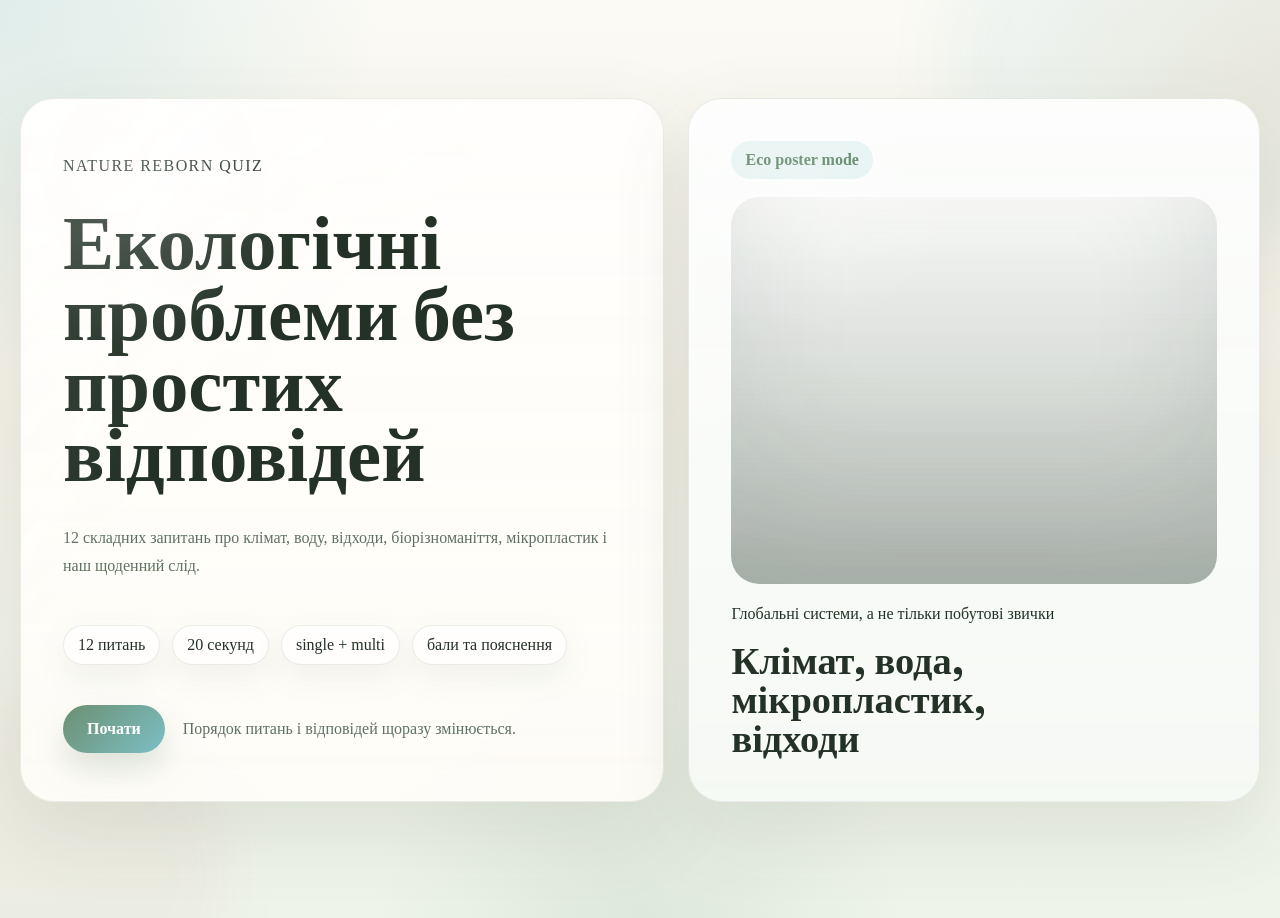
==== eco-quiz/index.html @ f2185c93 "Add eco quiz site" ====
<!DOCTYPE html>
<html lang="uk">
<head>
  <meta charset="UTF-8">
  <meta name="viewport" content="width=device-width, initial-scale=1.0">
  <title>Eco Problems Quiz</title>
  <meta
    name="description"
    content="Світла інтерактивна вікторина про екологічні проблеми: 12 складних питань, таймер, бали, single-select і multi-select."
  >
  <link rel="preconnect" href="https://fonts.googleapis.com">
  <link rel="preconnect" href="https://fonts.gstatic.com" crossorigin>
  <link
    href="https://fonts.googleapis.com/css2?family=Fraunces:opsz,wght@9..144,500;9..144,700&family=Work+Sans:wght@400;500;600;700;800&display=swap"
    rel="stylesheet"
  >
  <link rel="stylesheet" href="./style.css">
</head>
<body>
  <main class="app-shell">
    <section class="scene scene--start is-visible" data-scene="start">
      <div class="hero">
        <div class="hero__content paper-card">
          <p class="eyebrow">Nature Reborn Quiz</p>
          <h1>Екологічні проблеми без простих відповідей</h1>
          <p class="hero__text">
            12 складних запитань про клімат, воду, відходи, біорізноманіття, мікропластик і наш щоденний слід.
          </p>

          <div class="hero__meta">
            <span>12 питань</span>
            <span>20 секунд</span>
            <span>single + multi</span>
            <span>бали та пояснення</span>
          </div>

          <div class="hero__actions">
            <button id="start-quiz" class="primary-button" type="button">Почати</button>
            <p class="hero__note">Порядок питань і відповідей щоразу змінюється.</p>
          </div>
        </div>

        <aside class="hero__poster paper-card" aria-hidden="true">
          <div class="poster__badge">Eco poster mode</div>
          <div class="poster__image"></div>
          <div class="poster__copy">
            <p>Глобальні системи, а не тільки побутові звички</p>
            <strong>Клімат, вода, мікропластик, відходи</strong>
          </div>
        </aside>
      </div>
    </section>

    <section class="scene scene--quiz" data-scene="quiz" hidden>
      <header class="topbar paper-card">
        <div class="topbar__group">
          <span class="topbar__label" id="question-counter">Питання 1 з 12</span>
          <div class="progress-track">
            <div class="progress-bar" id="progress-bar"></div>
          </div>
        </div>

        <div class="topbar__stats">
          <div class="stat-chip">
            <span class="stat-chip__label">Бали</span>
            <strong id="score-value">0</strong>
          </div>
          <div class="timer-box">
            <span class="timer-box__label">Час</span>
            <strong id="time-left">20</strong>
          </div>
        </div>
      </header>

      <article class="question-card paper-card" id="question-card"></article>
    </section>

    <section class="scene scene--result" data-scene="result" hidden>
      <div class="result-card paper-card">
        <p class="eyebrow">Підсумок проходження</p>
        <h2 id="result-title">Екологічний аналітик</h2>
        <div class="result-score">
          <span id="result-score">0</span>
          <small>балів</small>
        </div>
        <p class="result-text" id="result-summary">
          Ти пройшов складний маршрут через системні екологічні питання, а не лише побутові міфи.
        </p>

        <div class="result-grid">
          <div class="result-metric">
            <span>Правильних</span>
            <strong id="result-correct">0 / 12</strong>
          </div>
          <div class="result-metric">
            <span>Точність</span>
            <strong id="result-accuracy">0%</strong>
          </div>
        </div>

        <button id="restart-quiz" class="primary-button" type="button">Спробувати ще раз</button>
      </div>
    </section>
  </main>

  <script src="./quiz-engine.js"></script>
  <script src="./quiz-data.js"></script>
  <script src="./script.js"></script>
</body>
</html>
---- eco-quiz/style.css ----
:root {
  --bg-main: #f6f4ea;
  --bg-soft: #eef4e8;
  --bg-accent: #e6f0ea;
  --card: rgba(255, 252, 246, 0.9);
  --card-border: rgba(92, 109, 95, 0.12);
  --text-main: #233127;
  --text-soft: #5f7163;
  --text-faint: #7d8e80;
  --leaf: #6b8f71;
  --leaf-strong: #4d7756;
  --water: #7dbfc5;
  --sand: #e4d8b7;
  --coral: #d77d67;
  --gold: #caa26d;
  --paper-shadow: 0 28px 80px rgba(70, 84, 73, 0.12);
  --soft-shadow: 0 12px 32px rgba(70, 84, 73, 0.08);
  --radius-xl: 34px;
  --radius-lg: 26px;
  --radius-md: 18px;
}

*,
*::before,
*::after {
  box-sizing: border-box;
}

html {
  scroll-behavior: smooth;
}

body {
  margin: 0;
  min-height: 100vh;
  color: var(--text-main);
  font-family: "Work Sans", sans-serif;
  background:
    radial-gradient(circle at 0% 0%, rgba(125, 191, 197, 0.22), transparent 24%),
    radial-gradient(circle at 100% 8%, rgba(202, 162, 109, 0.14), transparent 17%),
    radial-gradient(circle at 50% 100%, rgba(107, 143, 113, 0.12), transparent 24%),
    linear-gradient(180deg, #fbfaf5 0%, #f4f1e6 44%, #eef4ea 100%);
}

body::before,
body::after {
  content: "";
  position: fixed;
  pointer-events: none;
  inset: auto;
  border-radius: 999px;
  filter: blur(30px);
  opacity: 0.35;
  z-index: 0;
}

body::before {
  top: -10vw;
  right: -8vw;
  width: 34vw;
  height: 30vw;
  background: rgba(125, 191, 197, 0.28);
}

body::after {
  left: -12vw;
  bottom: -12vw;
  width: 30vw;
  height: 28vw;
  background: rgba(215, 125, 103, 0.16);
}

body,
button,
input,
textarea,
select {
  font: inherit;
}

button {
  cursor: pointer;
}

img {
  display: block;
  max-width: 100%;
}

.app-shell {
  position: relative;
  z-index: 1;
  width: min(1240px, calc(100% - 34px));
  margin: 18px auto;
}

.scene {
  min-height: calc(100vh - 36px);
  display: grid;
  align-items: center;
  opacity: 0;
  transform: translateY(18px);
  pointer-events: none;
  transition: opacity 360ms ease, transform 360ms ease;
}

.scene[hidden] {
  display: none;
}

.scene.is-visible {
  opacity: 1;
  transform: translateY(0);
  pointer-events: auto;
}

.paper-card {
  position: relative;
  overflow: hidden;
  border-radius: var(--radius-xl);
  border: 1px solid var(--card-border);
  background:
    linear-gradient(180deg, rgba(255, 255, 255, 0.68), rgba(255, 255, 255, 0.28)),
    linear-gradient(135deg, rgba(255, 255, 255, 0.34), transparent 40%),
    var(--card);
  box-shadow: var(--paper-shadow);
  backdrop-filter: blur(18px);
}

.paper-card::before {
  content: "";
  position: absolute;
  inset: 0;
  background:
    linear-gradient(120deg, rgba(255, 255, 255, 0.16), transparent 32%),
    radial-gradient(circle at 20% 10%, rgba(255, 255, 255, 0.18), transparent 22%);
  pointer-events: none;
}

.eyebrow,
.topbar__label,
.stat-chip__label,
.timer-box__label,
.question-tag,
.fact-label,
.visual-label,
.answer-kicker {
  letter-spacing: 0.09em;
  text-transform: uppercase;
}

.hero {
  display: grid;
  grid-template-columns: minmax(0, 1.06fr) minmax(340px, 0.94fr);
  gap: 24px;
}

.hero__content,
.hero__poster,
.result-card {
  padding: 42px;
}

.hero__content {
  display: flex;
  flex-direction: column;
  justify-content: space-between;
}

.hero__content h1 {
  margin: 16px 0 18px;
  max-width: 11ch;
  font-family: "Fraunces", serif;
  font-size: clamp(3rem, 6vw, 5.4rem);
  line-height: 0.92;
  font-weight: 700;
}

.hero__text,
.hero__note,
.result-text,
.question-subtitle,
.question-helper,
.visual-text {
  color: var(--text-soft);
  line-height: 1.72;
}

.hero__meta {
  display: flex;
  flex-wrap: wrap;
  gap: 12px;
  margin: 30px 0 34px;
}

.hero__meta span,
.stat-chip,
.timer-box,
.result-metric,
.question-note,
.answers-shell,
.fact-panel {
  border: 1px solid rgba(92, 109, 95, 0.12);
  background: rgba(255, 255, 255, 0.52);
  box-shadow: var(--soft-shadow);
}

.hero__meta span {
  padding: 10px 14px;
  border-radius: 999px;
}

.hero__actions {
  display: flex;
  flex-wrap: wrap;
  gap: 18px;
  align-items: center;
}

.primary-button,
.secondary-button,
.ghost-button {
  border: 0;
  border-radius: 999px;
  padding: 15px 24px;
  font-weight: 700;
  transition: transform 160ms ease, box-shadow 160ms ease, filter 160ms ease, opacity 160ms ease;
}

.primary-button {
  color: #fff;
  background: linear-gradient(135deg, var(--leaf), var(--water));
  box-shadow: 0 16px 30px rgba(107, 143, 113, 0.22);
}

.secondary-button,
.ghost-button {
  color: var(--text-main);
  background: rgba(255, 255, 255, 0.7);
  border: 1px solid rgba(92, 109, 95, 0.14);
}

.ghost-button {
  background: rgba(107, 143, 113, 0.08);
}

.primary-button:hover,
.secondary-button:hover,
.ghost-button:hover {
  transform: translateY(-2px);
  filter: brightness(1.03);
}

.primary-button:disabled,
.secondary-button:disabled,
.ghost-button:disabled {
  opacity: 0.48;
  cursor: not-allowed;
  transform: none;
}

.hero__poster {
  display: grid;
  grid-template-rows: auto minmax(380px, 1fr) auto;
  gap: 18px;
  background:
    linear-gradient(180deg, rgba(255, 255, 255, 0.82), rgba(255, 255, 255, 0.34)),
    rgba(241, 246, 239, 0.96);
}

.poster__badge {
  display: inline-flex;
  justify-self: start;
  padding: 10px 14px;
  border-radius: 999px;
  background: rgba(125, 191, 197, 0.18);
  color: var(--leaf-strong);
  font-weight: 700;
}

.poster__image {
  border-radius: 28px;
  background:
    linear-gradient(180deg, rgba(35, 49, 39, 0.02), rgba(35, 49, 39, 0.3)),
    url("https://images.unsplash.com/photo-1473773508845-188df298d2d1?auto=format&fit=crop&w=1400&q=80") center / cover;
  box-shadow: inset 0 -80px 130px rgba(35, 49, 39, 0.12);
}

.poster__copy p {
  margin: 0 0 8px;
  line-height: 1.46;
}

.poster__copy {
  display: grid;
  gap: 8px;
}

.poster__copy strong {
  display: block;
  max-width: 11ch;
  font-family: "Fraunces", serif;
  font-size: clamp(2rem, 3vw, 3rem);
  line-height: 1.02;
}

.topbar {
  display: flex;
  justify-content: space-between;
  align-items: center;
  gap: 18px;
  padding: 20px 24px;
  margin-bottom: 18px;
}

.topbar__group {
  flex: 1;
}

.topbar__label {
  display: inline-block;
  margin-bottom: 12px;
  color: var(--text-soft);
  font-size: 0.84rem;
}

.progress-track {
  height: 10px;
  border-radius: 999px;
  overflow: hidden;
  background: rgba(107, 143, 113, 0.13);
}

.progress-bar {
  width: 0;
  height: 100%;
  border-radius: inherit;
  background: linear-gradient(90deg, var(--leaf), var(--water));
  transition: width 340ms ease;
}

.topbar__stats {
  display: flex;
  gap: 12px;
  align-items: center;
}

.stat-chip,
.timer-box {
  min-width: 114px;
  padding: 12px 18px;
  border-radius: 22px;
  text-align: center;
}

.stat-chip strong,
.timer-box strong {
  display: block;
  margin-top: 8px;
  font-size: 1.5rem;
}

.question-card {
  display: grid;
  grid-template-columns: minmax(320px, 0.82fr) minmax(0, 1fr);
  align-items: stretch;
}

.question-card.is-entering {
  animation: fadeRise 420ms ease;
}

.question-card.is-correct-pulse {
  animation: pulseSoft 440ms ease;
}

.question-card.is-wrong-shake {
  animation: wobble 360ms ease;
}

.question-visual {
  position: relative;
  min-height: 100%;
  background: var(--bg-soft);
}

.question-visual img {
  width: 100%;
  height: 100%;
  min-height: 680px;
  object-fit: cover;
}

.question-visual::after {
  content: "";
  position: absolute;
  inset: auto 0 0;
  height: 54%;
  background: linear-gradient(180deg, rgba(25, 38, 28, 0), rgba(25, 38, 28, 0.7));
}

.visual-overlay {
  position: absolute;
  left: 24px;
  right: 24px;
  bottom: 24px;
  z-index: 1;
  padding: 22px 22px 20px;
  border-radius: 26px;
  background: rgba(250, 248, 242, 0.78);
  backdrop-filter: blur(14px);
  border: 1px solid rgba(92, 109, 95, 0.12);
  box-shadow: 0 16px 34px rgba(45, 58, 48, 0.14);
}

.visual-label {
  color: var(--text-faint);
  font-size: 0.76rem;
}

.visual-title {
  display: block;
  margin: 10px 0 8px;
  font-family: "Fraunces", serif;
  font-size: 1.65rem;
  line-height: 1.06;
}

.visual-text {
  margin: 0;
  font-size: 0.98rem;
}

.question-panel {
  display: flex;
  flex-direction: column;
  gap: 18px;
  padding: 32px;
}

.question-meta {
  display: flex;
  flex-wrap: wrap;
  gap: 10px;
}

.question-tag {
  padding: 10px 14px;
  border-radius: 999px;
  background: rgba(107, 143, 113, 0.12);
  color: var(--leaf-strong);
  font-weight: 700;
  font-size: 0.82rem;
}

.question-title {
  margin: 0;
  max-width: 18ch;
  font-family: "Fraunces", serif;
  font-size: clamp(2rem, 2.7vw, 3rem);
  line-height: 1.02;
}

.question-note {
  padding: 18px 20px;
  border-radius: 22px;
}

.question-subtitle {
  margin: 0;
}

.answers-shell {
  padding: 16px;
  border-radius: 28px;
}

.answers-grid {
  display: grid;
  gap: 12px;
}

.answer-button {
  display: grid;
  grid-template-columns: auto 1fr auto;
  align-items: center;
  gap: 16px;
  width: 100%;
  padding: 16px 18px;
  border: 1px solid rgba(92, 109, 95, 0.12);
  border-radius: 24px;
  background: rgba(255, 255, 255, 0.84);
  color: var(--text-main);
  text-align: left;
  transition: transform 150ms ease, border-color 150ms ease, background 150ms ease, box-shadow 150ms ease;
}

.answer-button:hover:not(:disabled) {
  transform: translateY(-2px);
  border-color: rgba(92, 109, 95, 0.22);
  box-shadow: 0 12px 28px rgba(70, 84, 73, 0.08);
}

.answer-button.is-selected {
  background: rgba(125, 191, 197, 0.16);
  border-color: rgba(125, 191, 197, 0.58);
}

.answer-button.is-correct {
  background: rgba(107, 143, 113, 0.18);
  border-color: rgba(107, 143, 113, 0.52);
}

.answer-button.is-wrong {
  background: rgba(215, 125, 103, 0.16);
  border-color: rgba(215, 125, 103, 0.48);
}

.answer-button:disabled {
  cursor: default;
}

.answer-bullet {
  width: 38px;
  height: 38px;
  display: grid;
  place-items: center;
  border-radius: 14px;
  background: rgba(107, 143, 113, 0.12);
  color: var(--leaf-strong);
  font-weight: 800;
}

.answer-copy-wrap {
  display: flex;
  flex-direction: column;
  gap: 4px;
  min-width: 0;
}

.answer-kicker {
  color: var(--text-faint);
  font-size: 0.72rem;
  font-weight: 700;
}

.answer-copy {
  line-height: 1.56;
}

.answer-state {
  width: 22px;
  height: 22px;
  border-radius: 50%;
  border: 2px solid rgba(92, 109, 95, 0.16);
  background: rgba(255, 255, 255, 0.54);
}

.answer-button.is-selected .answer-state {
  border-color: rgba(125, 191, 197, 0.72);
  background: rgba(125, 191, 197, 0.24);
}

.answer-button.is-correct .answer-state {
  border-color: rgba(107, 143, 113, 0.8);
  background: rgba(107, 143, 113, 0.34);
}

.answer-button.is-wrong .answer-state {
  border-color: rgba(215, 125, 103, 0.76);
  background: rgba(215, 125, 103, 0.3);
}

.fact-panel {
  min-height: 104px;
  padding: 18px 20px;
  border-radius: 24px;
  opacity: 0;
  transform: translateY(10px);
  transition: opacity 220ms ease, transform 220ms ease;
}

.fact-panel.is-visible {
  opacity: 1;
  transform: translateY(0);
}

.fact-label {
  margin: 0 0 10px;
  color: var(--gold);
  font-weight: 700;
  font-size: 0.8rem;
}

.fact-panel p:last-child {
  margin: 0;
  color: var(--text-soft);
  line-height: 1.72;
}

.question-actions {
  display: flex;
  justify-content: space-between;
  align-items: flex-end;
  gap: 16px;
  margin-top: auto;
}

.question-helper {
  max-width: 34ch;
  margin: 0;
}

.question-actions__buttons {
  display: flex;
  gap: 12px;
  flex-wrap: wrap;
}

.result-card {
  width: min(780px, 100%);
  margin: 0 auto;
  text-align: center;
}

.result-card h2 {
  margin: 18px 0 10px;
  font-family: "Fraunces", serif;
  font-size: clamp(2.6rem, 4vw, 4rem);
  line-height: 1;
}

.result-score {
  display: flex;
  align-items: baseline;
  justify-content: center;
  gap: 12px;
  margin-bottom: 16px;
}

.result-score span {
  font-family: "Fraunces", serif;
  font-size: clamp(3.4rem, 9vw, 6rem);
  line-height: 0.92;
}

.result-score small {
  color: var(--text-soft);
  font-size: 1rem;
}

.result-grid {
  display: grid;
  grid-template-columns: repeat(2, minmax(0, 1fr));
  gap: 14px;
  margin: 30px 0 34px;
}

.result-metric {
  padding: 18px 20px;
  border-radius: 24px;
}

.result-metric span {
  display: block;
  color: var(--text-soft);
  margin-bottom: 10px;
}

.result-metric strong {
  font-size: 1.38rem;
}

@keyframes fadeRise {
  from {
    opacity: 0;
    transform: translateY(16px);
  }
  to {
    opacity: 1;
    transform: translateY(0);
  }
}

@keyframes pulseSoft {
  0%, 100% {
    transform: scale(1);
  }
  50% {
    transform: scale(1.008);
  }
}

@keyframes wobble {
  0%, 100% {
    transform: translateX(0);
  }
  25% {
    transform: translateX(-6px);
  }
  50% {
    transform: translateX(4px);
  }
  75% {
    transform: translateX(-2px);
  }
}

@media (max-width: 1100px) {
  .hero {
    grid-template-columns: 1fr;
  }

  .question-card {
    grid-template-columns: 1fr;
  }

  .question-visual img {
    min-height: 300px;
    max-height: 390px;
  }
}

@media (max-width: 760px) {
  .app-shell {
    width: min(100% - 18px, 1240px);
    margin: 9px auto;
  }

  .scene {
    min-height: calc(100vh - 18px);
  }

  .hero__content,
  .hero__poster,
  .result-card {
    padding: 28px;
  }

  .hero {
    gap: 16px;
  }

  .hero__content h1 {
    max-width: none;
    font-size: 2.9rem;
  }

  .hero__meta {
    margin: 24px 0 28px;
    gap: 10px;
  }

  .hero__meta span {
    padding: 9px 12px;
  }

  .hero__poster {
    grid-template-rows: auto 200px auto;
    gap: 18px;
  }

  .poster__image {
    min-height: 200px;
    border-radius: 22px;
  }

  .poster__copy strong {
    max-width: none;
    font-size: 2.1rem;
  }

  .poster__copy {
    margin-top: 12px;
    padding-top: 8px;
    gap: 6px;
  }

  .poster__copy p {
    margin: 0;
    font-size: 0.96rem;
  }

  .topbar {
    flex-direction: column;
    align-items: stretch;
    gap: 14px;
    padding: 18px;
  }

  .topbar__stats {
    width: 100%;
    display: grid;
    grid-template-columns: repeat(2, minmax(0, 1fr));
    gap: 10px;
  }

  .stat-chip,
  .timer-box {
    min-width: 0;
    width: 100%;
    padding: 12px 14px;
  }

  .question-panel {
    gap: 14px;
    padding: 20px 16px 18px;
  }

  .question-title {
    max-width: none;
    font-size: 1.92rem;
    line-height: 1.04;
  }

  .question-tag {
    padding: 8px 12px;
    font-size: 0.76rem;
  }

  .question-note {
    padding: 15px 16px;
    border-radius: 18px;
  }

  .answers-shell {
    padding: 12px;
    border-radius: 22px;
  }

  .visual-overlay {
    left: 12px;
    right: auto;
    bottom: 12px;
    width: min(76%, 292px);
    padding: 14px 14px 13px;
    border-radius: 22px;
  }

  .question-visual img {
    min-height: 280px;
    max-height: 280px;
  }

  .visual-title {
    margin: 8px 0 6px;
    font-size: 1.28rem;
  }

  .visual-text {
    font-size: 0.9rem;
    line-height: 1.45;
  }

  .question-actions {
    flex-direction: column;
    align-items: stretch;
  }

  .question-actions__buttons {
    width: 100%;
  }

  .primary-button,
  .secondary-button,
  .ghost-button {
    width: 100%;
  }

  .answer-button {
    grid-template-columns: auto 1fr;
    gap: 12px;
    padding: 14px 14px;
    border-radius: 18px;
  }

  .answer-bullet {
    width: 34px;
    height: 34px;
    border-radius: 12px;
  }

  .question-helper {
    max-width: none;
    font-size: 0.94rem;
  }

  .answer-state {
    display: none;
  }

  .result-grid {
    grid-template-columns: 1fr;
  }
}

@media (max-width: 520px) {
  .hero__content,
  .hero__poster,
  .result-card {
    padding: 24px 20px;
  }

  .hero__content h1 {
    font-size: clamp(2.55rem, 12vw, 3.35rem);
    line-height: 0.96;
  }

  .hero__text,
  .hero__note,
  .result-text,
  .question-subtitle,
  .question-helper,
  .visual-text {
    line-height: 1.62;
  }

  .hero__actions {
    gap: 14px;
  }

  .hero__poster {
    grid-template-rows: auto 180px auto;
    gap: 16px;
  }

  .poster__badge,
  .question-tag {
    font-size: 0.72rem;
  }

  .poster__copy strong {
    font-size: 1.9rem;
  }

  .poster__copy {
    margin-top: 18px;
    padding-top: 12px;
    gap: 4px;
  }

  .poster__copy p {
    font-size: 0.88rem;
    line-height: 1.32;
  }

  .topbar {
    padding: 16px 14px;
  }

  .topbar__label {
    margin-bottom: 10px;
    font-size: 0.78rem;
  }

  .stat-chip strong,
  .timer-box strong {
    font-size: 1.28rem;
  }

  .question-title {
    font-size: clamp(1.75rem, 9vw, 2.1rem);
  }

  .question-meta {
    gap: 8px;
  }

  .question-visual img {
    min-height: 250px;
    max-height: 250px;
  }

  .visual-overlay {
    width: min(72%, 246px);
    padding: 12px 12px 11px;
  }

  .visual-title {
    font-size: 1.12rem;
  }

  .visual-text {
    font-size: 0.84rem;
    line-height: 1.35;
  }
}

@media (prefers-reduced-motion: reduce) {
  *,
  *::before,
  *::after {
    animation: none !important;
    transition-duration: 0.01ms !important;
    scroll-behavior: auto !important;
  }
}
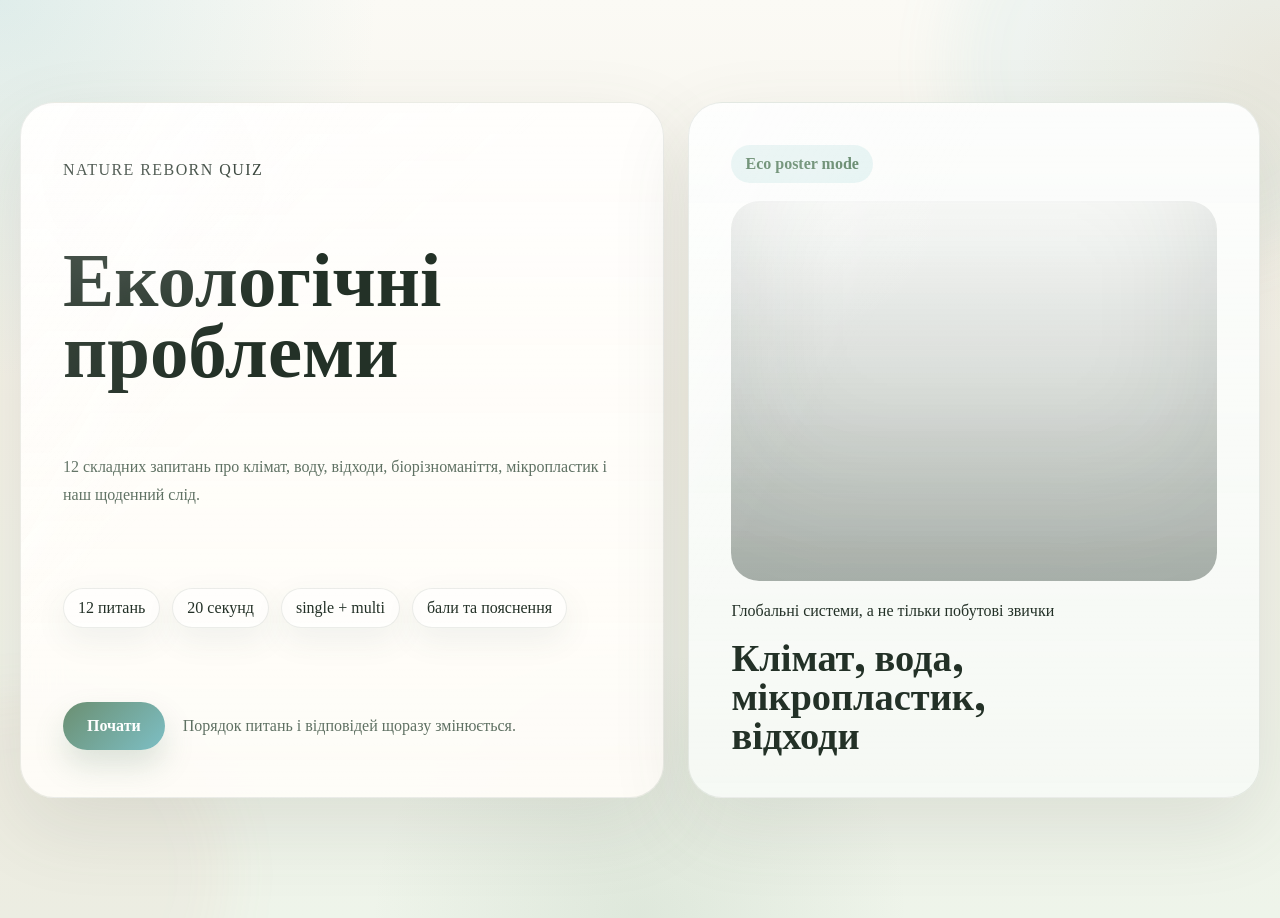
==== commit da63af82: "Update eco quiz heading" ====
--- a/eco-quiz/index.html
+++ b/eco-quiz/index.html
@@ -22,7 +22,7 @@
       <div class="hero">
         <div class="hero__content paper-card">
           <p class="eyebrow">Nature Reborn Quiz</p>
-          <h1>Екологічні проблеми без простих відповідей</h1>
+          <h1>Екологічні проблеми</h1>
           <p class="hero__text">
             12 складних запитань про клімат, воду, відходи, біорізноманіття, мікропластик і наш щоденний слід.
           </p>
